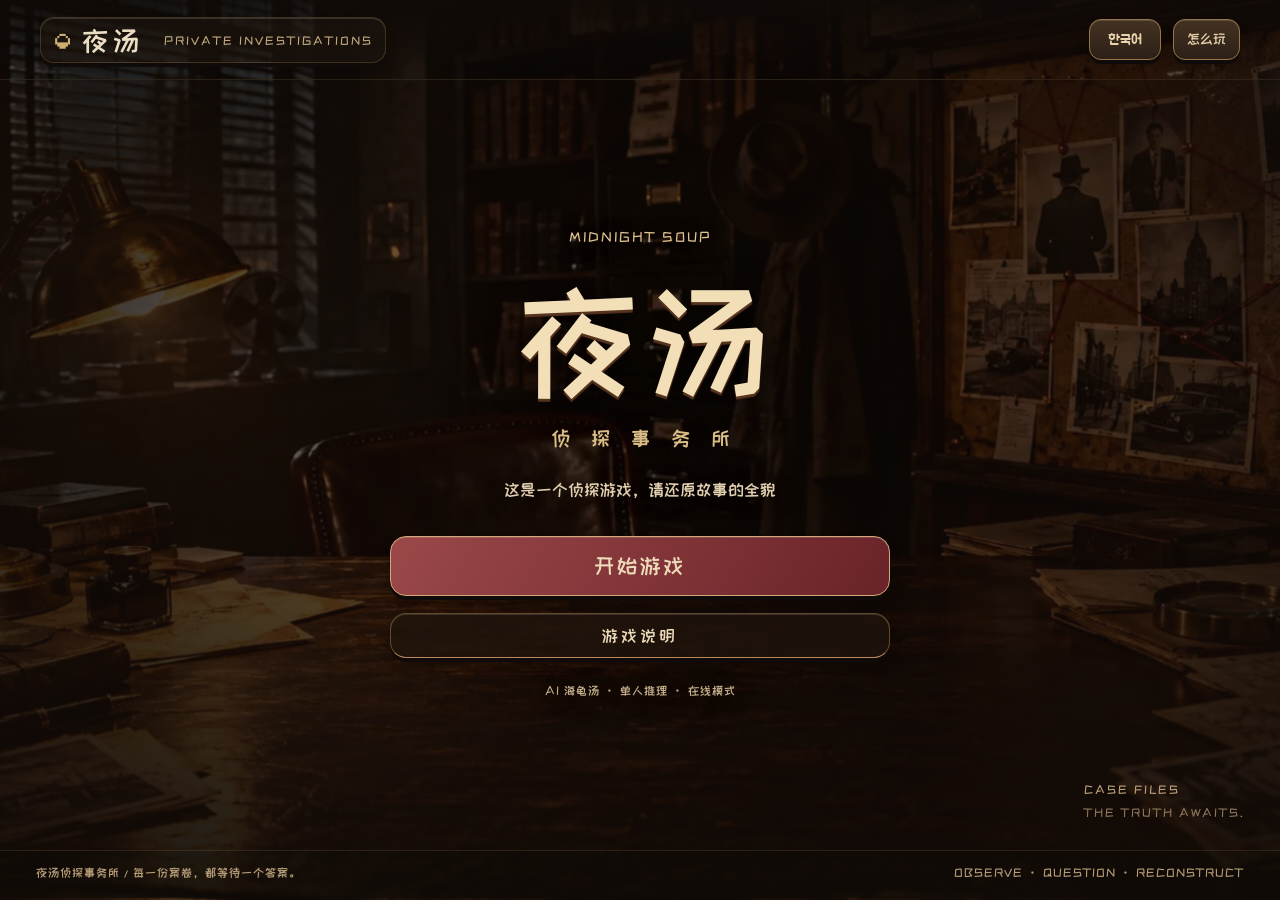
==== index.html @ 3a449196 "Simplify custom case creation with AI-generated editable drafts" ====
<!DOCTYPE html><html lang="zh-CN"><head><meta charset="UTF-8"><meta name="viewport" content="width=device-width,initial-scale=1"><meta name="theme-color" content="#1b1511"><meta name="description" content="夜汤，一场从提问开始的推理。选择海龟汤谜题，在主持人引导下发现故事的另一面。"><title>夜汤 · AI 海龟汤</title><link rel="icon" href="data:image/svg+xml,%3Csvg xmlns='http://www.w3.org/2000/svg' viewBox='0 0 32 32'%3E%3Crect width='32' height='32' rx='9' fill='%23742e30'/%3E%3Cpath d='M7 15h18a9 9 0 0 1-18 0M12 6v5m8-5v5' fill='none' stroke='%23d5b77e' stroke-width='2'/%3E%3C/svg%3E"><style>
:root{color-scheme:dark;--bg:#1b1511;--line:#514132;--muted:#bdab90;--text:#ebddc2;--accent:#ceae71;--wine:#792f32;--ink:#362b21;--paper:#dfcda9}*{box-sizing:border-box}body{margin:0;background:var(--bg);color:var(--text);font-family:"Courier New","Songti SC",SimSun,serif;font-size:16px}button,a,textarea{-webkit-tap-highlight-color:transparent}button{font:inherit;color:inherit;cursor:pointer;background:transparent;border:1px solid var(--line);border-radius:2px;transition:background .2s,border-color .2s,transform .2s}button:hover{background:#463427;border-color:#b99a66}button:focus-visible,a:focus-visible{outline:2px solid #d8ac65;outline-offset:4px}header{height:80px;border-bottom:1px solid #685037;display:flex;align-items:center;justify-content:space-between;padding:0 40px;gap:20px;background:#19130fed}.brand{display:flex;align-items:center;gap:12px;color:var(--text);text-decoration:none}.brand strong{font-size:28px;letter-spacing:5px;font-weight:500}.brand-icon{font-size:34px;color:var(--accent)}.brand-en{font-size:12px;letter-spacing:2px;margin-left:8px;color:#c2a97f}.header-note{color:var(--muted);font-size:14px}.quiet{border-color:transparent;padding:10px 12px;font-size:14px}.quiet span{margin-left:8px;color:var(--muted)}.desk-scene{height:225px;position:relative;display:flex;align-items:center;justify-content:space-between;padding:32px max(42px,calc((100vw - 1440px)/2));background:linear-gradient(90deg,#160f08b0,#160f0840 58%,#160f0830),var(--embedded-asset-0) right center/auto 100% no-repeat;border-bottom:1px solid #7e5d36}.scene-caption{position:relative;text-shadow:0 2px 12px #000}.scene-caption .eyebrow{color:#ddc098}.scene-caption h1{font-size:32px;letter-spacing:4px;font-weight:500;margin:19px 0 12px}.scene-caption p{font-size:14px;color:#d1bfa4;margin:0}.scene-stamp{border:3px double #cbb080;color:#e2cba2;padding:12px 9px;font-size:19px;line-height:1.6;letter-spacing:5px;transform:rotate(7deg);background:#21160d80;margin-right:15px}.eyebrow{font-size:12px;letter-spacing:1.6px;color:var(--muted)}main{display:grid;grid-template-columns:230px minmax(340px,1fr) minmax(320px,390px);gap:26px;padding:30px 36px 38px;max-width:1510px;margin:auto;align-items:start}.library{padding-top:7px;display:flex;flex-direction:column}.section-heading{display:flex;align-items:center;justify-content:space-between;margin-top:17px}.section-heading h1{font-size:23px;margin:0;font-weight:500}.section-heading>span{font-size:14px;color:var(--accent)}.muted{color:var(--muted)}.intro{font-size:14px;line-height:1.7;margin:13px 0 27px}.case-card{display:block;width:100%;text-align:left;margin-bottom:17px;padding:19px 16px;border:1px solid #67543c;background:#33281e;position:relative;box-shadow:3px 4px 0 #0b08074d}.case-card:hover{transform:translateX(3px)}.case-card.selected{border-color:#d1ae79;background:#d4bc90;color:#332419;box-shadow:3px 4px 0 #0b080755}.case-card.selected:after{content:'';position:absolute;left:-1px;top:20px;height:38px;width:4px;background:var(--wine)}.card-meta{display:flex;justify-content:space-between;font-size:12px;color:#c3ad89;margin-bottom:13px;letter-spacing:1px}.case-card strong{display:block;font-size:19px;font-weight:500}.case-card p{margin:10px 0 19px;color:#c5b497;font-size:14px;line-height:1.6}.case-card .category{font-size:12px;color:#d6b47c}.case-card.selected .card-meta,.case-card.selected p{color:#64513a}.case-card.selected .category{color:#713137}.sidebar-bottom{display:flex;gap:12px;margin-top:32px;padding-top:20px;border-top:1px solid var(--line);font-size:13px;line-height:1.9;color:#d8c4a0}.sidebar-bottom p{margin:0}.mini-symbol{border:1px solid #8c704b;display:grid;place-items:center;width:23px;height:23px;border-radius:50%;flex-shrink:0}.case-workspace{min-width:0}.case-top{display:flex;align-items:center;justify-content:space-between;margin-bottom:17px}.tag{border:1px solid #8a6b44;padding:4px 11px;font-size:12px;color:#dac08e}.story{background:radial-gradient(ellipse at 25% 10%,#f0e1c680,transparent 60%),linear-gradient(105deg,#c9b18455,transparent 25%,#98754722),var(--paper);color:var(--ink);border:1px solid #b69b6e;padding:29px 29px 0;position:relative;overflow:hidden;box-shadow:4px 5px 0 #ad926a,5px 6px 0 #514130,0 12px 25px #0005}.case-watermark{position:absolute;right:17px;top:103px;font-family:Georgia,serif;font-size:150px;color:#6f5339;opacity:.055;pointer-events:none}.confidential-stamp{position:absolute;right:23px;top:29px;transform:rotate(-9deg);border:3px double #873f39;color:#873f39;font-size:19px;letter-spacing:4px;padding:7px 9px;text-align:center;opacity:.8;line-height:1.2}.confidential-stamp small{font-size:9px;letter-spacing:2px}.file-label{font-size:12px;letter-spacing:1px;color:#755c40;position:relative;max-width:calc(100% - 110px);line-height:1.6}.file-label span{color:#69543c;display:block;font-size:12px;margin-top:6px}.story h2{font-size:36px;letter-spacing:3px;margin:28px 0 15px;font-weight:600;position:relative}.story-tags{display:flex;gap:10px;font-size:12px;color:#736148;flex-wrap:wrap}.divider{height:1px;background:#a58c68;margin:30px 0 25px;position:relative}.divider span{position:absolute;top:-9px;padding-right:14px;background:var(--paper);font-size:12px;color:#7a322f;letter-spacing:5px}#story-text{font-size:18px;line-height:2;color:#423426;position:relative}#story-text p{margin:0 0 14px}.question{font-size:18px;font-weight:600;color:#742e30;line-height:1.8;margin:23px 0 27px}.story-foot{margin:0 -29px;background:#b99c6930;border-top:1px solid #ae94705c;padding:13px 29px;display:flex;justify-content:space-between;align-items:center;font-size:12px;color:#796349;letter-spacing:1px}.story-foot>span:last-child{font-size:22px;color:#813735}.tools-row{display:flex;align-items:center;justify-content:space-between;margin-top:23px;gap:8px}.tools-row>button:first-child{padding:12px;font-size:14px;background:#392c20;border-color:#80623d}.tools-row small{margin-left:10px;color:#c5aa80}.tools-row>button:first-child>span{color:#dab87c;margin-right:5px}.hint-box{border-left:3px solid #873f39;background:#dcc69e;color:#583d28;padding:15px;margin-top:18px;font-size:16px;line-height:1.8}.investigation{display:flex;align-items:center;justify-content:space-between;margin-top:30px;border-top:1px solid var(--line);padding-top:23px;gap:12px}.investigation h3{font-size:17px;font-weight:400;margin:10px 0}.stats{display:flex;align-items:center;gap:10px;flex-shrink:0}.stats strong{font-size:32px;font-weight:400;color:var(--accent)}.stats span{font-size:12px;color:var(--muted)}.rule-line{display:flex;align-items:center;gap:8px;margin-top:18px;color:#baaa91;font-size:12px}.rule-line i{height:1px;background:#6c5139;flex:1}.rule-line .active{color:#e6c083}.chat-panel{border:1px solid #a58962;background:#e7d9bc;display:flex;flex-direction:column;height:735px;color:#423426;box-shadow:0 7px 25px #0005;margin-top:0;position:relative}.chat-heading{display:flex;align-items:center;gap:11px;padding:20px 19px;border-bottom:3px double #b7a17c;background:#d8c5a1}.host-symbol{height:39px;width:39px;display:grid;place-items:center;background:#743235;color:#efddba;font-size:26px;border:1px solid #68262a;border-radius:50%;flex-shrink:0}.chat-heading h2{font-size:19px;margin:0 0 5px;font-weight:500}.chat-heading .muted{font-size:12px;color:#715c40}.demo-badge{margin-left:auto;color:#79453b;border:1px solid #a37661;padding:5px 7px;font-size:12px;white-space:nowrap}.chat-scroll{flex:1;overflow-y:auto;min-height:0;padding:22px 20px;background:repeating-linear-gradient(transparent 0,transparent 31px,#9b825714 31px,#9b825714 32px);scrollbar-width:thin;scrollbar-color:#b8a17e transparent}.date{text-align:center;color:#7d694d;font-size:12px;margin-bottom:23px}.message{margin-bottom:23px}.message-label{font-size:12px;color:#805b40;display:flex;align-items:center;gap:7px;margin-bottom:9px}.bubble{border-left:2px solid #aa8f66;padding:8px 0 8px 12px;font-size:16px;line-height:1.85;color:#473a2c;overflow-wrap:anywhere}.answer-types{display:flex;gap:8px;margin-top:13px}.answer-types span{padding:2px 10px;border:1px solid #827956;color:#565b37;font-size:12px}.answer-types span:nth-child(2){border-color:#a67467;color:#803d37}.answer-types span:nth-child(3){border-color:#9f8d73;color:#746652}.user .bubble{background:#d2ba95;color:#4b3526;border:0;border-right:3px solid #7b3636;padding:12px 15px}.user .message-label{justify-content:flex-end;color:#803a34}.composer{padding:17px 18px;border-top:1px solid #bca883;background:#dfceac}.suggest-label{font-size:12px;color:#776044;margin:0 0 12px}.suggestions{display:flex;gap:7px;flex-wrap:wrap;margin-bottom:14px}.suggestions button{font-size:14px;padding:7px 9px;color:#63432c;border-color:#b29a72;background:#eadcbe}.suggestions button:hover{background:#cdb48b}form{border:1px solid #ae9066;background:#f0e4ca;padding:12px}form:focus-within{outline:2px solid #8c5b3e;outline-offset:1px}textarea{border:0;background:transparent;resize:vertical;min-height:60px;max-height:150px;width:100%;color:#3c2d20;font:inherit;font-size:16px;line-height:1.7;outline:0}textarea::placeholder{color:#827056}.input-bottom{display:flex;align-items:center;justify-content:space-between;gap:5px;margin-top:7px}.input-bottom>span{font-size:12px;color:#7d674b}.send{background:#792f32;border:0;color:#f2dfb8;width:36px;height:36px;font-size:25px;flex-shrink:0}.send:hover{background:#9a4143}.demo-note{color:#785f43;font-size:12px;text-align:center;line-height:1.6;margin:10px 0 0}footer{min-height:48px;padding:15px 36px;border-top:1px solid #4a3524;background:#17110d;display:flex;justify-content:space-between;color:#b69c77;font-size:12px;letter-spacing:1px;gap:16px}dialog{background:#e4d1ac;color:#473627;border:1px solid #a28556;border-radius:2px;padding:34px;max-width:530px;width:90%;box-shadow:0 20px 80px #0008}dialog::backdrop{background:#120b07ca;backdrop-filter:blur(5px)}dialog .eyebrow{color:#7e6142}dialog h2{font-size:28px;line-height:1.5;color:#743235}.close{position:absolute;right:10px;top:5px;font-size:25px}dialog button:hover{background:#c8ad80}#dialog-body{font-size:17px;line-height:1.9;color:#53402d}.primary{padding:11px 20px;margin-top:22px;background:#743235;color:#f2dfbe;border:0}dialog .primary:hover{background:#913f42}.sr-only{position:absolute;width:1px;height:1px;overflow:hidden;clip:rect(0,0,0,0)}@media(min-width:1550px){main{padding-top:35px;gap:34px}.desk-scene{height:255px}.story h2{font-size:40px}}@media(max-width:1150px){header{padding:0 25px}.brand-en{display:none}main{grid-template-columns:190px minmax(300px,1fr) 320px;gap:19px;padding:26px 22px}.story{padding:25px 23px 0}.story-foot{margin:0 -23px;padding:13px 23px}.story h2{font-size:31px}.chat-heading{padding:18px 14px;gap:8px}.chat-heading h2{font-size:17px}.chat-scroll,.composer{padding-left:15px;padding-right:15px}.confidential-stamp{right:17px;font-size:16px}.tools-row .quiet{padding:8px 3px}.file-label{max-width:calc(100% - 95px)}}@media(max-width:980px){main{grid-template-columns:minmax(300px,1fr) minmax(300px,1fr);gap:25px}.library{grid-column:1/-1}.library>.eyebrow,.intro,.sidebar-bottom{display:none}.section-heading{margin:0 0 17px}#cases{display:flex;gap:12px}.case-card{margin:0;flex:1;padding:14px}.case-card strong{font-size:18px}.case-card p{margin:10px 0}.case-card .category{display:none}.desk-scene{height:205px}.header-note{display:none}.case-card.selected:after{top:15px;height:25px}.chat-panel{height:780px}.scene-caption h1{font-size:29px}}@media(max-width:680px){header{height:72px;padding:0 18px}.desk-scene{height:215px;padding:26px 22px;background-position:62% center}.scene-caption .eyebrow{font-size:11px;letter-spacing:1px}.scene-caption h1{font-size:25px;letter-spacing:2px;line-height:1.6;max-width:255px}.scene-stamp{display:none}main{display:block;padding:24px 17px}.library{padding:0;margin-bottom:28px}.case-card{padding:12px 9px}.case-card strong{font-size:15px;line-height:1.5}.case-card p,.card-meta>span:last-child{display:none}.card-meta{font-size:11px;margin-bottom:8px;letter-spacing:0}#cases{gap:8px}.case-card:hover{transform:none}.section-heading h1{font-size:21px}.story{padding-top:29px}.story h2{font-size:32px}.case-workspace{margin-bottom:30px}.chat-panel{height:720px}.chat-heading{padding:19px}.chat-heading h2{font-size:20px}.chat-scroll,.composer{padding-left:19px;padding-right:19px}.tools-row{gap:5px}.rule-line{font-size:12px;gap:6px}footer{padding:16px 20px;font-size:12px;line-height:1.6}footer>span:last-child{display:none}}@media(prefers-reduced-motion:reduce){button{transition:none}}
/* Main menu and investigation are separate navigable views. */
[hidden]{display:none!important}.header-actions{display:flex;align-items:center;gap:14px}.back-home{color:#e2c69c;text-decoration:none;border:1px solid #745737}.home-view{background:#1b1511 var(--embedded-asset-0) center top/cover fixed no-repeat}.home-view header{background:#17110de6}.home-view footer{background:#17110dd9}.home-screen{display:block;max-width:1440px;padding:55px 42px 30px;min-height:calc(100vh - 130px);background:linear-gradient(90deg,#160e07a1,transparent 85%)}.home-intro{max-width:630px;text-shadow:0 2px 16px #000}.home-intro>.eyebrow{color:#dfc59c}.home-intro h1{font-size:clamp(36px,4.5vw,62px);font-weight:500;letter-spacing:6px;line-height:1.45;margin:19px 0;color:#f0dfbe}.home-intro p{font-size:17px;line-height:2;color:#ddc8a5;margin:17px 0}.home-rules{display:flex;align-items:center;gap:17px;color:#d3b787;font-size:14px;margin:24px 0 35px}.home-rules i{font-style:normal;color:#a9824d}.home-archive{padding:27px 30px 18px;background:#21180fe8;border:1px solid #7f603c;box-shadow:0 15px 45px #0005;backdrop-filter:blur(5px)}.home-archive-heading{display:flex;justify-content:space-between;align-items:center;gap:16px;margin-bottom:24px}.home-archive-heading h2{font-size:23px;font-weight:500;margin:10px 0 0;letter-spacing:2px}.archive-total{font-size:12px;color:#c5a777}.home-cases{display:grid;grid-template-columns:repeat(3,minmax(0,1fr));gap:20px}.home-case{text-align:left;background:#ad8a55;color:#2d2217;border:1px solid #c8a774;padding:20px;box-shadow:3px 4px 0 #09060380;position:relative}.home-case:hover{background:#d1b583;transform:translateY(-3px)}.home-case.selected{background:#e3cca0;outline:2px solid #d0ac6b;outline-offset:3px}.home-case-top{display:flex;justify-content:space-between;gap:10px;font-size:12px;color:#5c452a;letter-spacing:1px}.home-case strong{font-size:24px;display:block;margin:18px 0 13px;font-weight:500}.home-case-description{font-size:15px;line-height:1.7;display:block;color:#5e472f}.home-case-bottom{border-top:1px solid #74573255;display:flex;align-items:center;justify-content:space-between;gap:10px;margin-top:20px;padding-top:14px;font-size:12px;color:#634b30;flex-wrap:wrap}.selection-mark{color:#772d30;font-weight:bold}.home-start-row{display:flex;align-items:center;justify-content:space-between;gap:20px;margin-top:25px}.home-start-row p{font-size:14px;color:#cfb38a;line-height:1.7}.start-game{background:#7d3034;border:1px solid #aa625b;color:#f0ddba;padding:16px 30px;min-width:230px;font-size:20px;letter-spacing:3px}.start-game span{margin-left:23px}.start-game:hover{background:#9c4245;border-color:#d7ac81}.home-demo{text-align:right;color:#bca282;font-size:12px;margin:14px 0 0}.game-toolbar{max-width:1300px;margin:auto;padding:24px 36px 0;display:flex;justify-content:space-between;gap:20px;color:#bca788;font-size:14px}#game-screen>main{grid-template-columns:minmax(340px,1fr) minmax(330px,440px);max-width:1300px;gap:45px;padding-top:25px}#game-screen .library{display:none}#game-screen .chat-panel{height:calc(100vh - 180px);min-height:680px}#game-screen .story{min-height:460px}#game-screen .story h2{font-size:40px}#game-screen .case-workspace{padding-top:0}@media(min-width:1600px){.home-screen{padding-top:70px}.home-intro{margin-bottom:35px}}@media(max-width:980px){.home-screen{padding:40px 26px 25px}.home-case{padding:17px}.home-case strong{font-size:21px}.home-cases{gap:14px}.home-archive{padding:24px 22px 18px}#game-screen>main{gap:25px;padding-left:24px;padding-right:24px}.game-toolbar{padding-left:24px;padding-right:24px}}@media(max-width:680px){.header-actions{gap:6px}.back-home{font-size:12px;padding:9px 7px}.home-view{background-position:58% top;background-attachment:scroll}.home-screen{padding:34px 18px 23px;background:#1c120a66}.home-intro h1{font-size:37px;letter-spacing:4px}.home-intro p{font-size:16px}.home-intro>.eyebrow{font-size:11px}.home-rules{gap:10px;font-size:13px;margin-bottom:28px}.home-archive{padding:22px 16px 16px}.home-archive-heading h2{font-size:21px}.archive-total{display:none}.home-cases{grid-template-columns:1fr;gap:16px}.home-case{padding:17px}.home-case strong{margin:12px 0 9px;font-size:24px}.home-case-bottom{margin-top:14px;padding-top:12px}.home-start-row{flex-direction:column;align-items:stretch;gap:10px;margin-top:20px}.home-start-row p{margin:0}.start-game{width:100%}.home-demo{text-align:center;line-height:1.6}.game-toolbar{padding:20px 18px 0}.game-toolbar>span:last-child{display:none}#game-screen>main{display:block;padding:22px 18px 30px}#game-screen .story{min-height:0}#game-screen .story h2{font-size:32px}#game-screen .chat-panel{height:720px;min-height:0}.home-view .header-actions .quiet{font-size:14px}}
/* Game title screen and rounded interface. */
button,.quiet,.back-home,.primary,.send,.start-game{border-radius:14px}.home-archive{border-radius:26px}.home-case,.case-card{border-radius:18px;box-shadow:0 6px 16px #0003}.story{border-radius:22px;box-shadow:0 12px 28px #0006}.chat-panel{border-radius:22px;overflow:hidden}.chat-heading{border-radius:21px 21px 0 0}.composer{border-radius:0 0 21px 21px}.bubble{border-radius:12px;padding:12px 14px;background:#e0cead88}.user .bubble{border-radius:14px}.suggestions button,.answer-types span,.tag,.demo-badge{border-radius:999px}form,textarea{border-radius:14px}.hint-box{border-radius:14px}.confidential-stamp{border-radius:9px}.scene-stamp{border-radius:12px}.story-foot{border-radius:0 0 21px 21px}dialog{border-radius:24px}.title-view{background:#100b08 var(--embedded-asset-0) center center/cover fixed no-repeat}.title-view header{background:linear-gradient(#100b08e6,#100b0880);border-bottom:1px solid #d6b37922}.title-view .header-note{visibility:hidden}.title-view footer{background:#100b08bb;border-top:1px solid #d6b37922}.title-screen{display:flex;align-items:center;justify-content:center;position:relative;max-width:none;width:100%;min-height:calc(100svh - 130px);padding:42px 24px;background:radial-gradient(ellipse at center,#120b0755 0,#120b0780 55%,#120b07bb 100%)}.title-content{text-align:center;width:min(100%,560px);padding:26px 30px 32px;text-shadow:0 3px 20px #000}.title-kicker{font-size:14px;letter-spacing:7px;color:#dfc291}.title-content h1{font-size:clamp(88px,10vw,146px);font-weight:500;letter-spacing:18px;margin:10px 0 0;padding-left:18px;line-height:1.35;color:#f2dfb7;text-shadow:0 3px 1px #57341f,0 8px 36px #000}.title-subtitle{color:#dbbd86;font-size:21px;letter-spacing:8px;margin-top:2px;padding-left:8px}.title-premise{font-size:17px;line-height:2.1;color:#e2cfb0;margin:24px 0 29px}.title-menu{display:flex;flex-direction:column;align-items:center;gap:12px;max-width:280px;margin:auto}.title-menu a,.title-menu button{display:block;width:100%;text-decoration:none;color:#eddbb9;font-size:17px;padding:13px 22px;border:1px solid #b9905a70;background:#21150dc7;border-radius:16px;letter-spacing:3px;text-shadow:none;transition:background .2s,transform .2s}.title-menu .enter-game{padding:18px 24px;font-size:22px;background:linear-gradient(120deg,#9b4849,#692329);border-color:#d2a878;box-shadow:0 8px 30px #0006,inset 0 1px #e2b48f44}.enter-game span{margin-left:25px}.title-menu a:hover,.title-menu button:hover{background:#693f2c;transform:translateY(-2px)}.title-menu .enter-game:hover{background:#a34a4d}.title-menu a:focus-visible{outline:2px solid #eed09c;outline-offset:5px}.title-mode{font-size:12px;color:#c5af8c;margin:26px 0 0;letter-spacing:1px}.title-corner{position:absolute;bottom:26px;right:35px;color:#bea17b;font-size:12px;line-height:1.9;letter-spacing:2px}.title-corner strong{font-weight:400;color:#8e775a}.home-screen>.home-intro h1{font-size:34px;line-height:1.5}.home-screen>.home-intro{margin-bottom:20px}.home-case:focus-visible{outline:3px solid #f1d195;outline-offset:4px}@media(max-width:680px){.title-screen{min-height:calc(100svh - 120px);padding:24px 18px}.title-content{padding:20px 0}.title-kicker{font-size:12px;letter-spacing:5px}.title-content h1{font-size:96px;letter-spacing:14px;padding-left:14px}.title-subtitle{font-size:17px;letter-spacing:5px}.title-premise{font-size:16px;margin:23px 0}.title-corner{display:none}.title-menu{width:250px}.title-view{background-position:56% center;background-attachment:scroll}.home-screen>.home-intro h1{font-size:30px}.home-archive{border-radius:22px}.title-mode{font-size:12px}}

/* Rounded type across all game screens. */
@font-face{font-family:"Midnight Rounded";src:url("[data-uri]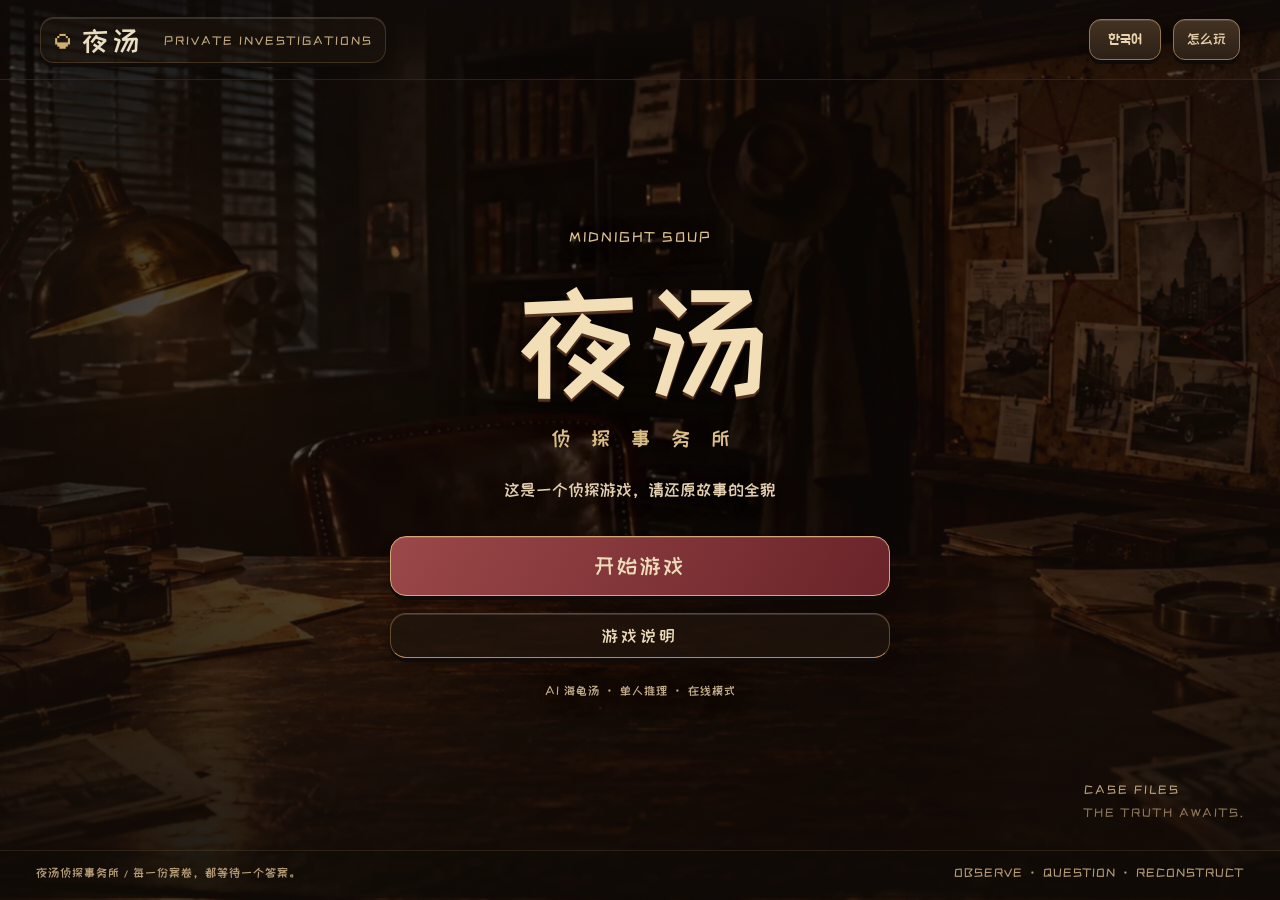
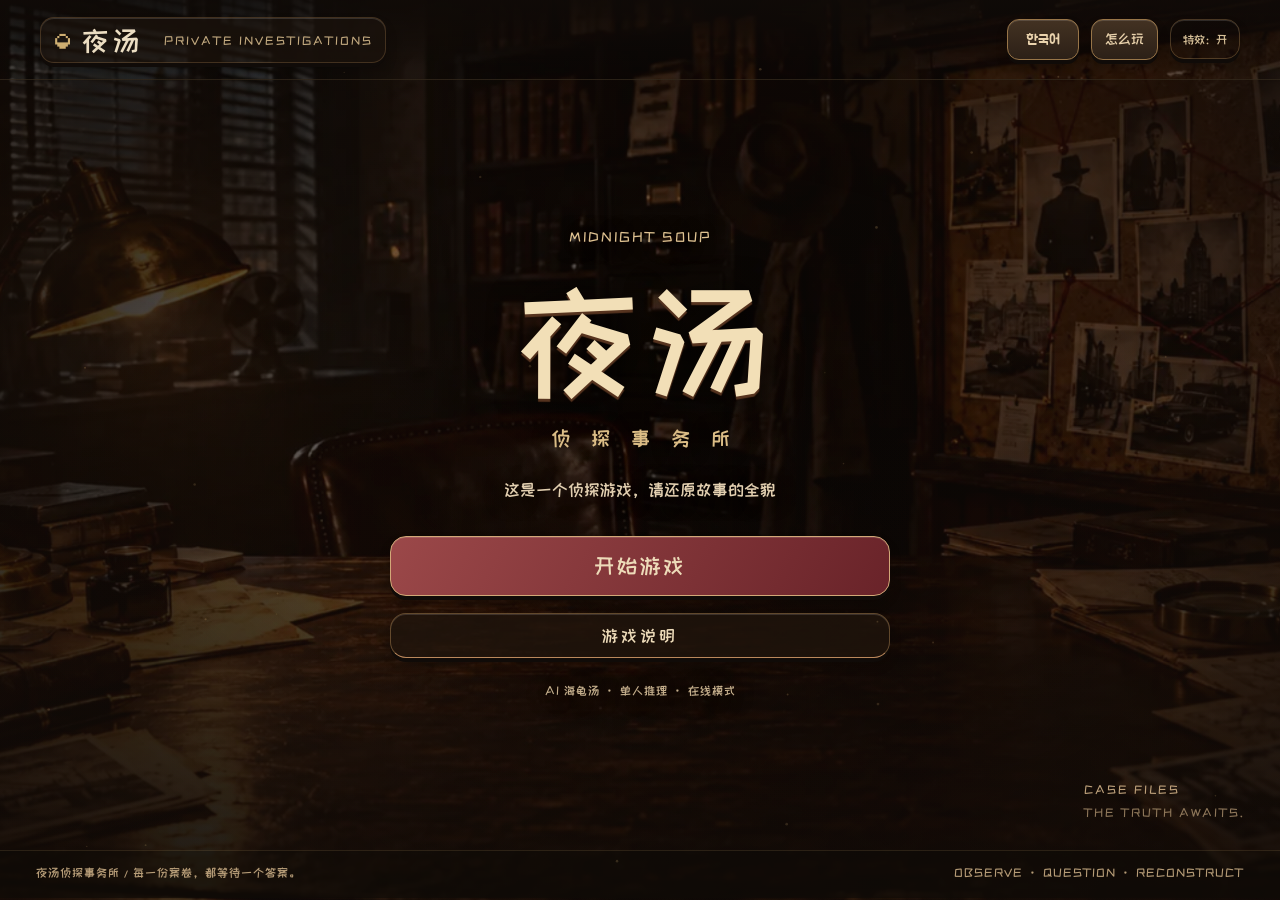
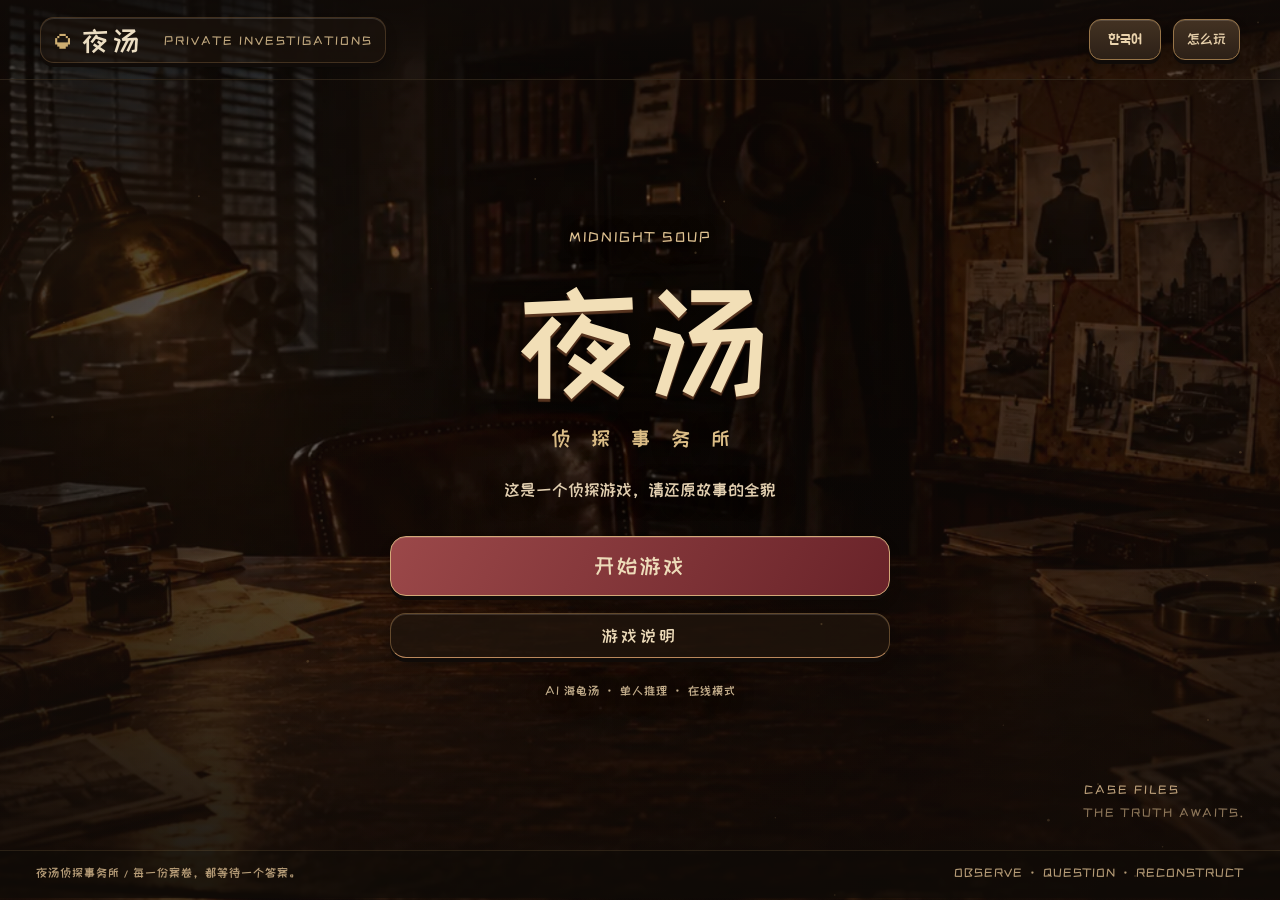
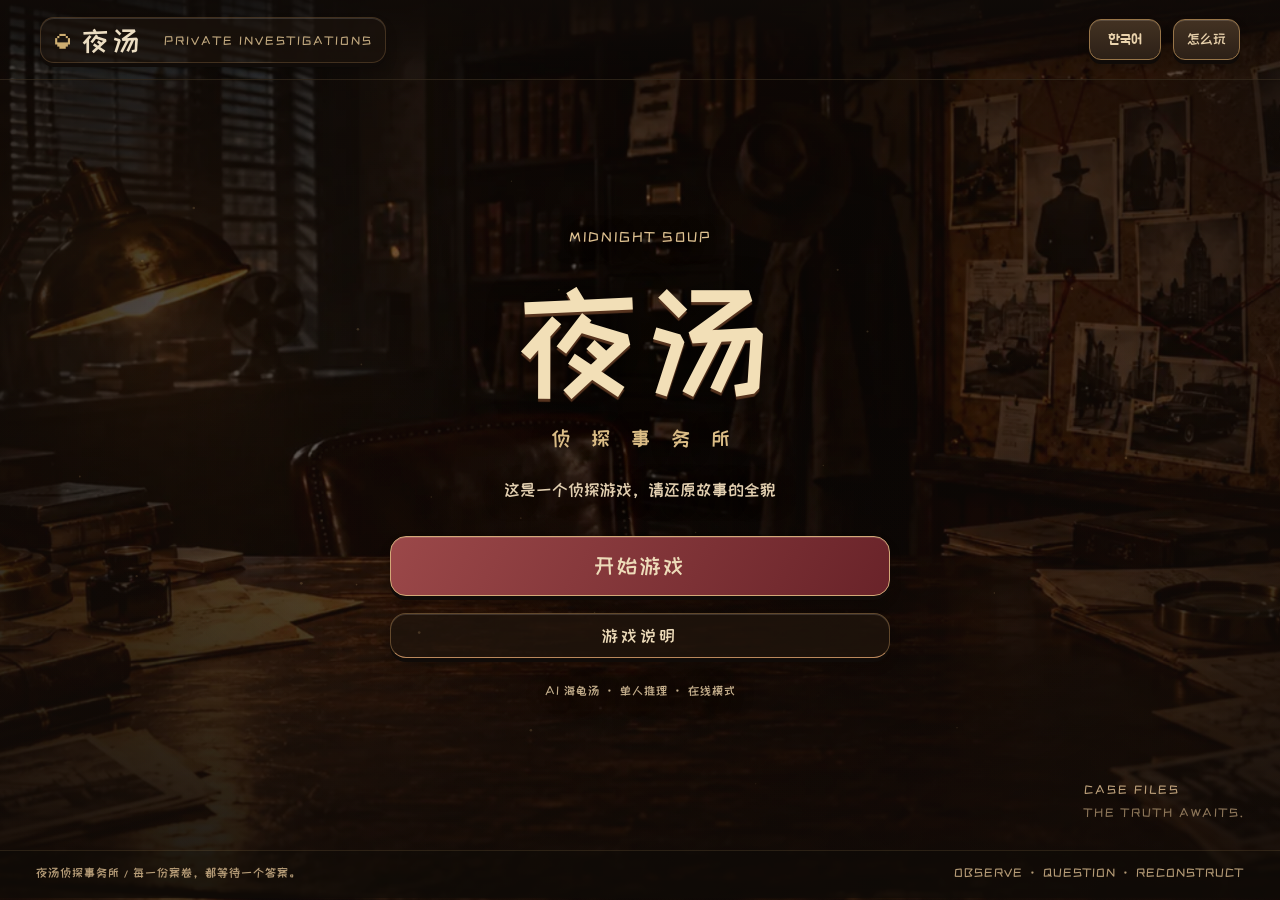
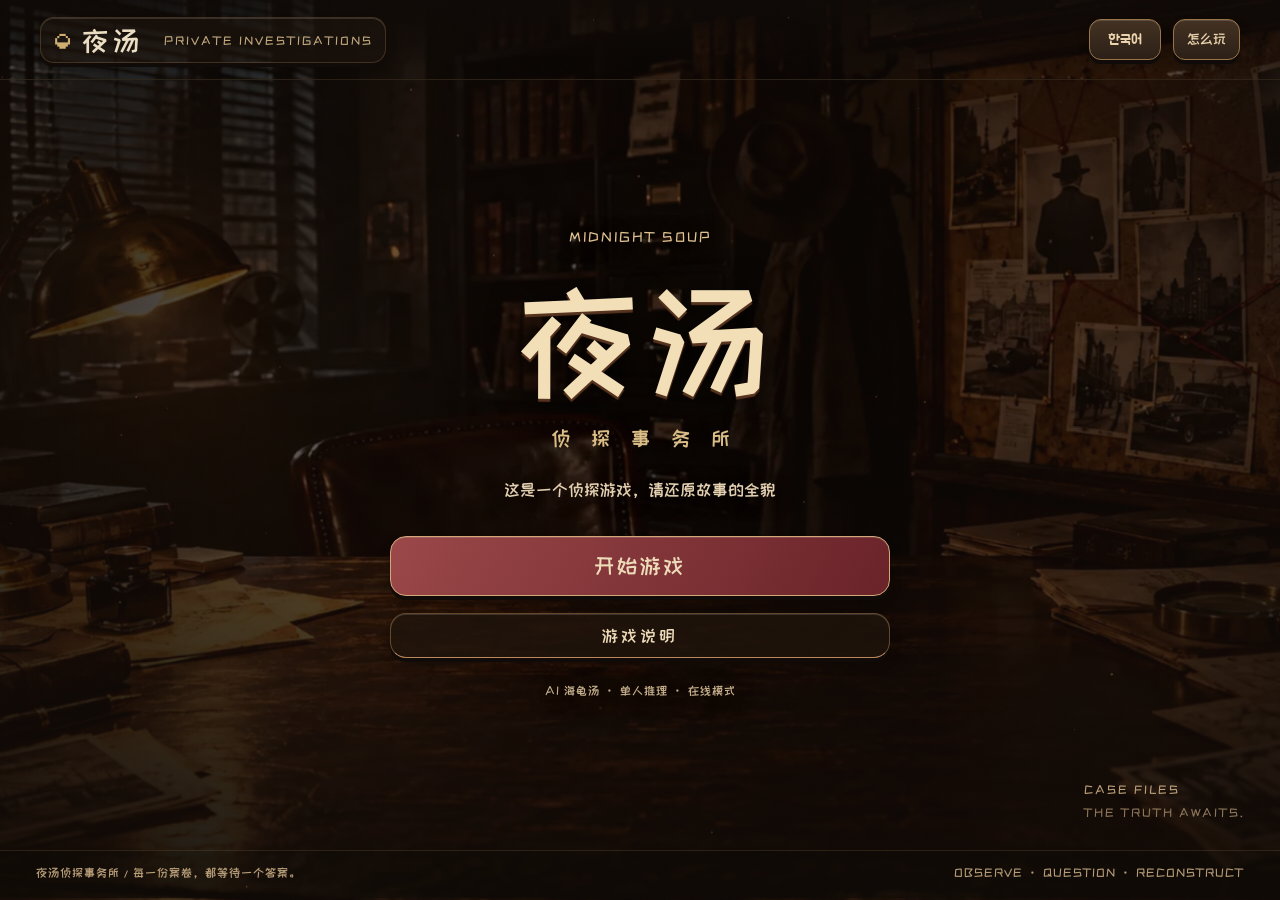
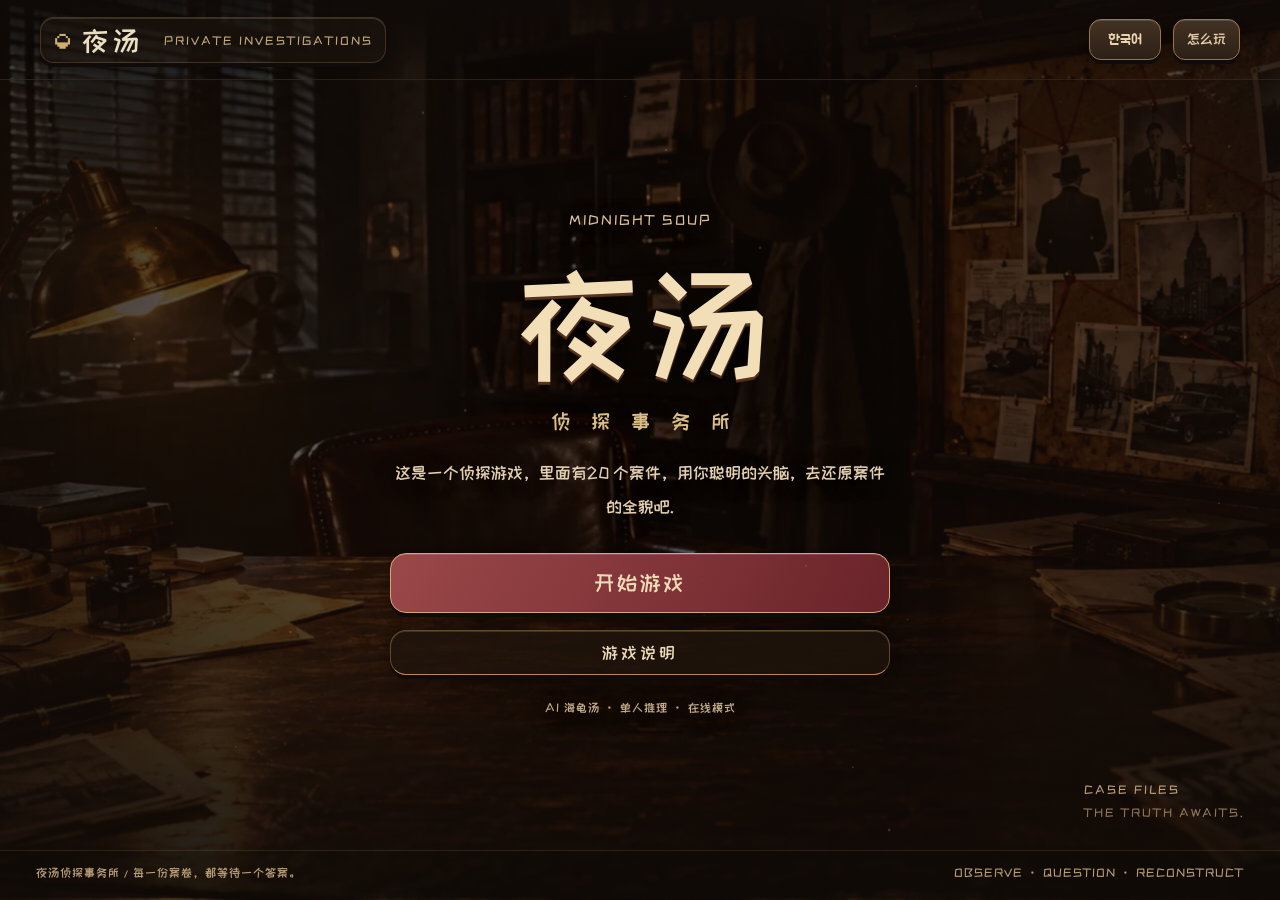
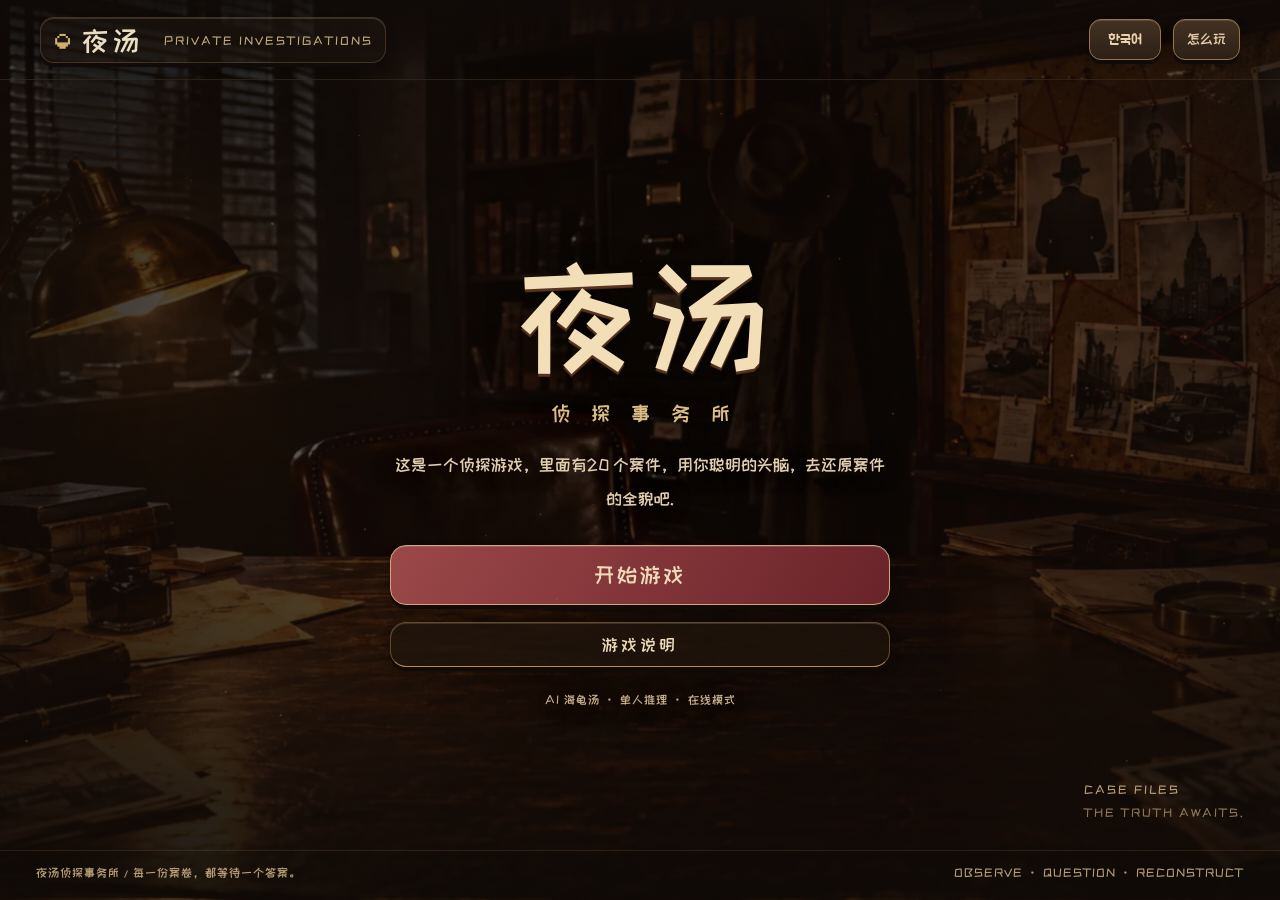
